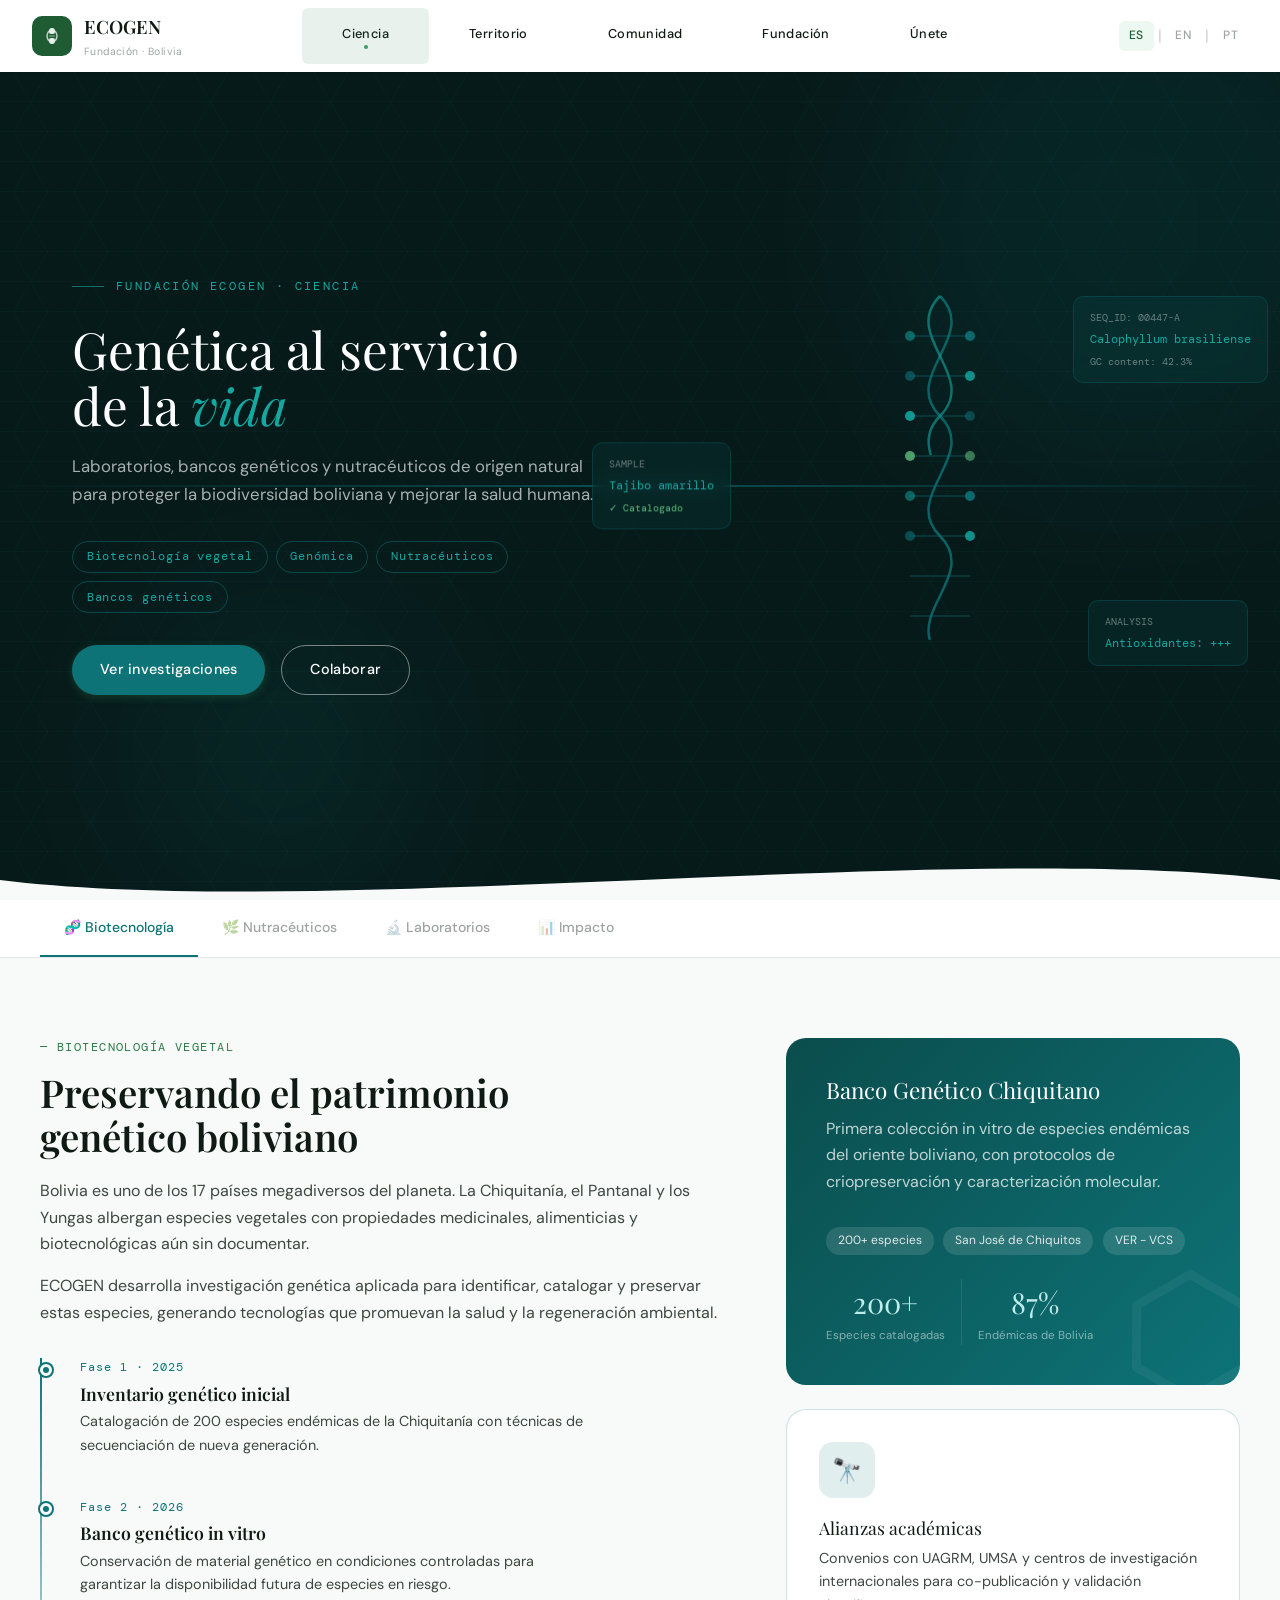
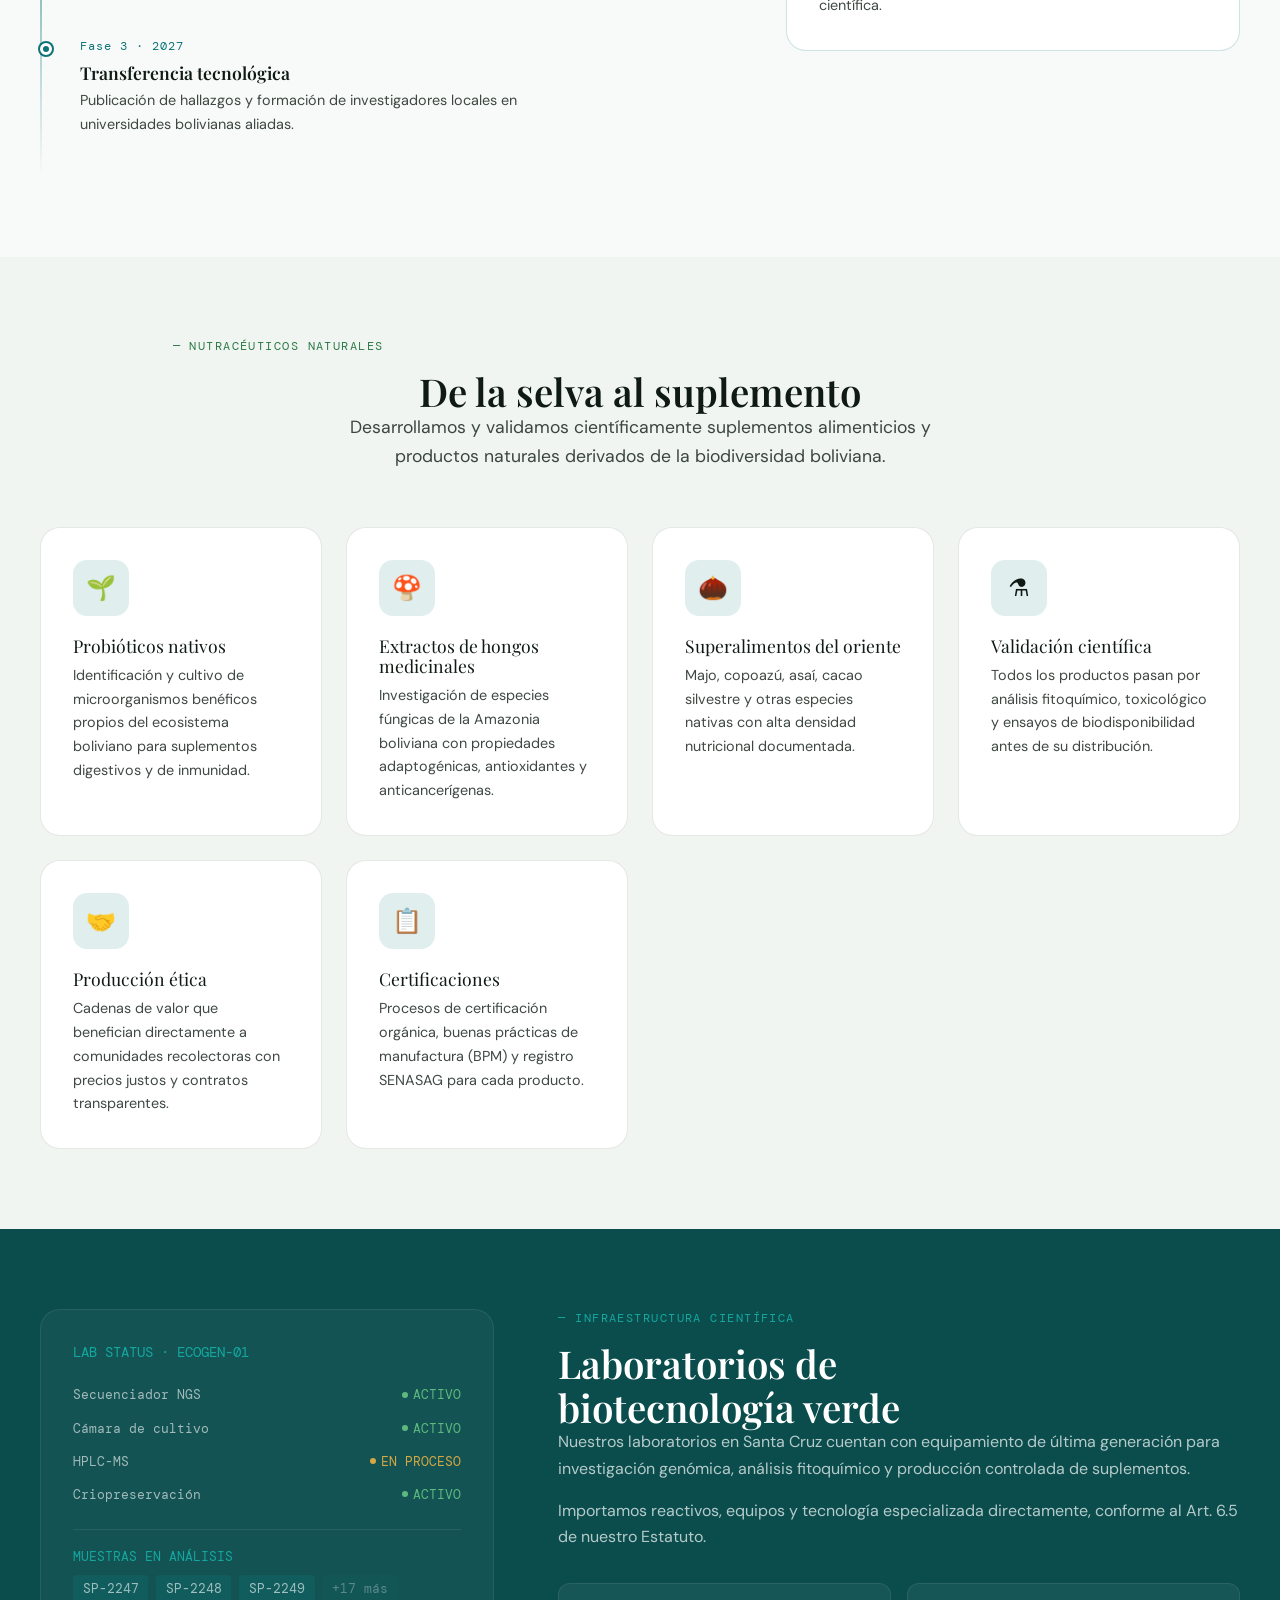
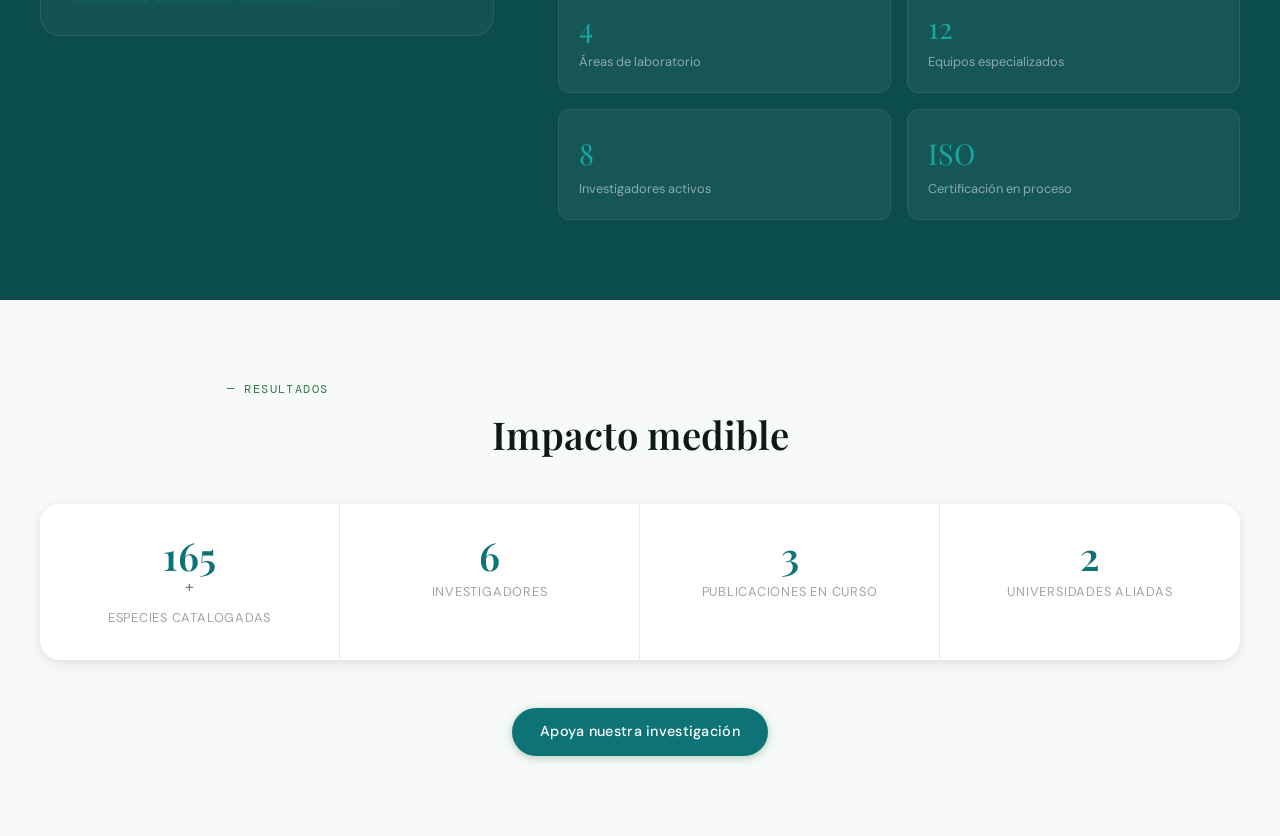
==== pages/ciencia.html @ 8222e101 "first commit" ====
<!-- pages/ciencia.html -->
<!DOCTYPE html>
<html lang="es">
<head>
  <meta charset="UTF-8">
  <meta name="viewport" content="width=device-width, initial-scale=1.0">
  <title>Ciencia & Biotecnología — ECOGEN</title>
  <meta name="description" content="Investigación genética, laboratorios de biotecnología y desarrollo de nutracéuticos naturales. Fundación ECOGEN Bolivia.">
  <link rel="preconnect" href="https://fonts.googleapis.com">
  <link rel="preconnect" href="https://fonts.gstatic.com" crossorigin>
  <link rel="stylesheet" href="../css/main.css">
  <style>
    :root { --page-accent: #0d7377; --page-accent-light: #c0eceb; --page-accent-dark: #0b4d4d; }

    /* HERO */
    .hero-ciencia {
      min-height: 92vh; display: flex; align-items: center;
      position: relative; overflow: hidden;
      background: #071a1a;
    }

    /* Animated hex grid */
    .hex-grid {
      position: absolute; inset: 0;
      background-image:
        repeating-linear-gradient(60deg, rgba(13,115,119,.06) 0, rgba(13,115,119,.06) 1px, transparent 0, transparent 50%),
        repeating-linear-gradient(120deg, rgba(13,115,119,.06) 0, rgba(13,115,119,.06) 1px, transparent 0, transparent 50%),
        repeating-linear-gradient(0deg, rgba(13,115,119,.06) 0, rgba(13,115,119,.06) 1px, transparent 0, transparent 50%);
      background-size: 60px 60px;
      animation: hexShift 20s linear infinite;
    }
    @keyframes hexShift { to { background-position: 60px 60px; } }

    /* Floating molecule nodes */
    .molecule-canvas {
      position: absolute; inset: 0; pointer-events: none;
    }

    /* Scan line effect */
    .scan-line {
      position: absolute; left: 0; right: 0; height: 2px;
      background: linear-gradient(90deg, transparent, rgba(13,115,119,.6), transparent);
      animation: scan 4s ease-in-out infinite;
    }
    @keyframes scan { 0% { top: -2px; opacity: 0; } 10% { opacity: 1; } 90% { opacity: 1; } 100% { top: 100%; opacity: 0; } }

    /* Glowing orb */
    .teal-orb {
      position: absolute; border-radius: 50%; filter: blur(80px);
      pointer-events: none;
    }
    .orb-1 { width: 500px; height: 500px; background: #0d7377; opacity: .12; top: -100px; right: -100px; animation: orbFloat 12s ease-in-out infinite; }
    .orb-2 { width: 300px; height: 300px; background: #14a8a0; opacity: .08; bottom: 0; left: 10%; animation: orbFloat 16s ease-in-out infinite reverse; }
    @keyframes orbFloat { 0%,100%{transform:translate(0,0)} 50%{transform:translate(-30px,30px)} }

    .hero-ciencia-content {
      position: relative; z-index: 2; width: 100%;
    }
    .hero-ciencia-inner {
      max-width: 1200px; margin: 0 auto; padding: 2rem 2rem;
      display: grid; grid-template-columns: 1fr 1fr; gap: 4rem; align-items: center;
    }
    .hero-c-text { color: white; }
    .hero-c-eyebrow {
      font-family: var(--font-mono); font-size: .75rem; letter-spacing: .2em;
      text-transform: uppercase; color: var(--teal-300);
      margin-bottom: 1.5rem; display: flex; align-items: center; gap: .75rem;
    }
    .hero-c-eyebrow::before { content: ''; width: 32px; height: 1px; background: var(--teal-300); opacity: .6; }
    .hero-c-title { font-size: clamp(2.2rem, 4vw, 3.6rem); font-weight: 400; margin-bottom: 1.25rem; line-height: 1.1; }
    .hero-c-title em { font-style: italic; color: var(--teal-300); }
    .hero-c-desc { color: rgba(255,255,255,.65); font-size: 1.05rem; max-width: 44ch; margin-bottom: 2rem; }
    .hero-c-tags { display: flex; flex-wrap: wrap; gap: .5rem; margin-bottom: 2rem; }
    .hero-c-tag {
      padding: .35rem .85rem; border-radius: 100px;
      border: 1px solid rgba(13,115,119,.5); color: var(--teal-300);
      font-family: var(--font-mono); font-size: .72rem; letter-spacing: .08em;
    }

    /* DNA helix visual right side */
    .hero-c-visual {
      position: relative; display: flex; align-items: center; justify-content: center;
      height: 420px;
    }
    .dna-helix {
      position: relative; width: 120px; height: 380px;
    }
    .dna-strand {
      position: absolute; width: 100%;
      animation: dnaSpin 6s ease-in-out infinite;
    }
    .dna-strand-2 { animation-delay: -3s; }
    @keyframes dnaSpin {
      0%, 100% { transform: rotateY(0deg); }
      50%       { transform: rotateY(180deg); }
    }

    /* Floating data panels */
    .data-panel {
      position: absolute; background: rgba(13,115,119,.12);
      border: 1px solid rgba(13,115,119,.3); border-radius: 10px;
      padding: .75rem 1rem; backdrop-filter: blur(8px);
      font-family: var(--font-mono); font-size: .72rem; color: var(--teal-300);
      animation: panelFloat 4s ease-in-out infinite;
    }
    .data-panel-1 { top: 20px;  right: -60px; animation-delay: 0s; }
    .data-panel-2 { top: 50%;   left: -80px;  animation-delay: 1.5s; transform: translateY(-50%); }
    .data-panel-3 { bottom: 30px; right: -40px; animation-delay: 3s; }
    @keyframes panelFloat { 0%,100%{transform:translateY(0)} 50%{transform:translateY(-8px)} }
    .data-panel-2 { animation: panelFloat2 5s ease-in-out infinite 1.5s; }
    @keyframes panelFloat2 { 0%,100%{transform:translateY(-50%)} 50%{transform:translateY(calc(-50% - 8px))} }

    /* Sub sections */
    #biotech, #nutra, #labs { position: relative; }

    /* Lab counter ring */
    .ring-stat {
      display: flex; flex-direction: column; align-items: center;
      padding: 2rem;
    }
    .ring-svg { width: 120px; height: 120px; transform: rotate(-90deg); }
    .ring-svg circle {
      fill: none; stroke-width: 8;
      stroke-linecap: round;
    }
    .ring-track { stroke: var(--ink-10); }
    .ring-fill {
      stroke: var(--page-accent);
      stroke-dasharray: 283;
      stroke-dashoffset: 283;
      transition: stroke-dashoffset 1.5s cubic-bezier(0.16,1,0.3,1);
    }
    .ring-label { font-family: var(--font-display); font-size: 1.4rem; font-weight: 600; color: var(--page-accent); margin-top: .75rem; }
    .ring-desc  { font-size: .8rem; color: var(--ink-40); text-align: center; margin-top: .25rem; }

    /* Molecule card */
    .molecule-card {
      background: linear-gradient(135deg, var(--page-accent-dark), #0d7377);
      border-radius: var(--radius-lg); padding: 2.5rem;
      color: white; position: relative; overflow: hidden;
    }
    .molecule-card::before {
      content: '⬡'; position: absolute; right: -20px; bottom: -30px;
      font-size: 10rem; opacity: .05; line-height: 1;
    }
    .molecule-card h3 { font-size: 1.4rem; color: white; margin-bottom: .75rem; }
    .molecule-card p  { color: rgba(255,255,255,.75); max-width: none; }
    .molecule-card-tag { display: inline-block; background: rgba(255,255,255,.12); color: rgba(255,255,255,.85); padding: .25rem .75rem; border-radius: 100px; font-size: .75rem; margin: .75rem 0 0; margin-right: .35rem; }

    @media(max-width:768px) {
      .hero-ciencia-inner { grid-template-columns: 1fr; gap: 2rem; }
      .hero-c-visual { height: 260px; }
      .data-panel { display: none; }
    }
  </style>
</head>
<body class="page-wrapper">

<!-- NAV injected by JS -->

<!-- HERO -->
<section class="hero-ciencia">
  <div class="hex-grid"></div>
  <div class="teal-orb orb-1"></div>
  <div class="teal-orb orb-2"></div>
  <div class="scan-line"></div>

  <div class="hero-ciencia-content">
    <div class="hero-ciencia-inner">
      <div class="hero-c-text" data-reveal>
        <p class="hero-c-eyebrow">Fundación ECOGEN · Ciencia</p>
        <h1 class="hero-c-title">
          Genética al servicio<br>de la <em>vida</em>
        </h1>
        <p class="hero-c-desc">Laboratorios, bancos genéticos y nutracéuticos de origen natural para proteger la biodiversidad boliviana y mejorar la salud humana.</p>
        <div class="hero-c-tags">
          <span class="hero-c-tag">Biotecnología vegetal</span>
          <span class="hero-c-tag">Genómica</span>
          <span class="hero-c-tag">Nutracéuticos</span>
          <span class="hero-c-tag">Bancos genéticos</span>
        </div>
        <div class="flex gap-2">
          <a href="#biotech" class="btn btn-primary" style="background:var(--page-accent)">Ver investigaciones</a>
          <a href="unete.html" class="btn btn-ghost">Colaborar</a>
        </div>
      </div>

      <div class="hero-c-visual">
        <!-- Animated SVG DNA helix -->
        <svg width="160" height="400" viewBox="0 0 160 400" fill="none" style="position:relative;z-index:2">
          <!-- Strand A -->
          <path d="M80 10 C120 50, 40 90, 80 130 C120 170, 40 210, 80 250 C120 290, 40 330, 80 370"
                stroke="rgba(13,115,119,.8)" stroke-width="2.5" fill="none">
            <animate attributeName="stroke-dasharray" values="0 400;400 0" dur="3s" begin="0s" repeatCount="indefinite"/>
          </path>
          <!-- Strand B -->
          <path d="M80 10 C40 50, 120 90, 80 130 C40 170, 120 210, 80 250 C40 290, 120 330, 80 370"
                stroke="rgba(20,168,160,.6)" stroke-width="2.5" fill="none">
            <animate attributeName="stroke-dasharray" values="0 400;400 0" dur="3s" begin="1.5s" repeatCount="indefinite"/>
          </path>
          <!-- Rungs -->
          <line x1="110" y1="50"  x2="50"  y2="50"  stroke="rgba(13,115,119,.4)" stroke-width="1.5"/>
          <line x1="50"  y1="90"  x2="110" y2="90"  stroke="rgba(13,115,119,.4)" stroke-width="1.5"/>
          <line x1="110" y1="130" x2="50"  y2="130" stroke="rgba(13,115,119,.4)" stroke-width="1.5"/>
          <line x1="50"  y1="170" x2="110" y2="170" stroke="rgba(13,115,119,.4)" stroke-width="1.5"/>
          <line x1="110" y1="210" x2="50"  y2="210" stroke="rgba(13,115,119,.4)" stroke-width="1.5"/>
          <line x1="50"  y1="250" x2="110" y2="250" stroke="rgba(13,115,119,.4)" stroke-width="1.5"/>
          <line x1="110" y1="290" x2="50"  y2="290" stroke="rgba(13,115,119,.4)" stroke-width="1.5"/>
          <line x1="50"  y1="330" x2="110" y2="330" stroke="rgba(13,115,119,.4)" stroke-width="1.5"/>
          <!-- Base pair nodes -->
          <circle cx="110" cy="50"  r="5" fill="#0d7377" opacity=".8"><animate attributeName="opacity" values=".4;1;.4" dur="2s" begin="0s"   repeatCount="indefinite"/></circle>
          <circle cx="50"  cy="50"  r="5" fill="#14a8a0" opacity=".8"><animate attributeName="opacity" values="1;.4;1" dur="2s" begin="0s"   repeatCount="indefinite"/></circle>
          <circle cx="50"  cy="90"  r="5" fill="#0d7377" opacity=".8"><animate attributeName="opacity" values=".4;1;.4" dur="2s" begin=".5s"  repeatCount="indefinite"/></circle>
          <circle cx="110" cy="90"  r="5" fill="#14a8a0" opacity=".8"><animate attributeName="opacity" values="1;.4;1" dur="2s" begin=".5s"  repeatCount="indefinite"/></circle>
          <circle cx="110" cy="130" r="5" fill="#0d7377" opacity=".8"><animate attributeName="opacity" values=".4;1;.4" dur="2s" begin="1s"  repeatCount="indefinite"/></circle>
          <circle cx="50"  cy="130" r="5" fill="#14a8a0" opacity=".8"><animate attributeName="opacity" values="1;.4;1" dur="2s" begin="1s"  repeatCount="indefinite"/></circle>
          <circle cx="50"  cy="170" r="5" fill="#5dba7e" opacity=".8"><animate attributeName="opacity" values=".4;1;.4" dur="2s" begin="1.5s" repeatCount="indefinite"/></circle>
          <circle cx="110" cy="170" r="5" fill="#5dba7e" opacity=".8"><animate attributeName="opacity" values="1;.4;1" dur="2s" begin="1.5s" repeatCount="indefinite"/></circle>
          <circle cx="110" cy="210" r="5" fill="#0d7377" opacity=".8"><animate attributeName="opacity" values=".4;1;.4" dur="2s" begin="2s"  repeatCount="indefinite"/></circle>
          <circle cx="50"  cy="210" r="5" fill="#14a8a0" opacity=".8"><animate attributeName="opacity" values="1;.4;1" dur="2s" begin="2s"  repeatCount="indefinite"/></circle>
          <circle cx="50"  cy="250" r="5" fill="#0d7377" opacity=".8"><animate attributeName="opacity" values=".4;1;.4" dur="2s" begin="2.5s" repeatCount="indefinite"/></circle>
          <circle cx="110" cy="250" r="5" fill="#14a8a0" opacity=".8"><animate attributeName="opacity" values="1;.4;1" dur="2s" begin="2.5s" repeatCount="indefinite"/></circle>
        </svg>

        <!-- Floating data panels -->
        <div class="data-panel data-panel-1">
          <div style="color:rgba(255,255,255,.4);font-size:.65rem;margin-bottom:.25rem">SEQ_ID: 00447-A</div>
          <div>Calophyllum brasiliense</div>
          <div style="color:rgba(255,255,255,.4);font-size:.65rem;margin-top:.25rem">GC content: 42.3%</div>
        </div>
        <div class="data-panel data-panel-2">
          <div style="color:rgba(255,255,255,.4);font-size:.65rem;margin-bottom:.25rem">SAMPLE</div>
          <div>Tajibo amarillo</div>
          <div style="color:#5dba7e;font-size:.65rem;margin-top:.25rem">✓ Catalogado</div>
        </div>
        <div class="data-panel data-panel-3">
          <div style="color:rgba(255,255,255,.4);font-size:.65rem;margin-bottom:.25rem">ANALYSIS</div>
          <div>Antioxidantes: +++</div>
        </div>
      </div>
    </div>
  </div>

  <!-- Wave bottom -->
  <div style="position:absolute;bottom:0;left:0;right:0;overflow:hidden;line-height:0">
    <svg viewBox="0 0 1440 60" fill="none" preserveAspectRatio="none" style="display:block;width:100%;height:60px">
      <path d="M0,40 C360,80 1080,0 1440,40 L1440,60 L0,60 Z" fill="var(--off-white)"/>
    </svg>
  </div>
</section>

<!-- STICKY SUBNAV -->
<nav class="sticky-subnav">
  <div class="container sticky-subnav-inner">
    <a href="#biotech"  class="subnav-link active">🧬 Biotecnología</a>
    <a href="#nutra"    class="subnav-link">🌿 Nutracéuticos</a>
    <a href="#labs"     class="subnav-link">🔬 Laboratorios</a>
    <a href="#impacto"  class="subnav-link">📊 Impacto</a>
  </div>
</nav>

<!-- BIOTECNOLOGÍA -->
<section id="biotech" class="page-section">
  <div class="container">
    <div class="editorial-grid">
      <div data-reveal>
        <p class="section-label">— Biotecnología vegetal</p>
        <h2 class="section-title">Preservando el patrimonio<br>genético boliviano</h2>
        <p style="color:var(--ink-80);margin-bottom:1rem">Bolivia es uno de los 17 países megadiversos del planeta. La Chiquitanía, el Pantanal y los Yungas albergan especies vegetales con propiedades medicinales, alimenticias y biotecnológicas aún sin documentar.</p>
        <p style="color:var(--ink-80);margin-bottom:2rem">ECOGEN desarrolla investigación genética aplicada para identificar, catalogar y preservar estas especies, generando tecnologías que promuevan la salud y la regeneración ambiental.</p>

        <div class="timeline">
          <div class="timeline-item" data-reveal data-reveal-delay="1">
            <div class="timeline-date">Fase 1 · 2025</div>
            <h4>Inventario genético inicial</h4>
            <p>Catalogación de 200 especies endémicas de la Chiquitanía con técnicas de secuenciación de nueva generación.</p>
          </div>
          <div class="timeline-item" data-reveal data-reveal-delay="2">
            <div class="timeline-date">Fase 2 · 2026</div>
            <h4>Banco genético in vitro</h4>
            <p>Conservación de material genético en condiciones controladas para garantizar la disponibilidad futura de especies en riesgo.</p>
          </div>
          <div class="timeline-item" data-reveal data-reveal-delay="3">
            <div class="timeline-date">Fase 3 · 2027</div>
            <h4>Transferencia tecnológica</h4>
            <p>Publicación de hallazgos y formación de investigadores locales en universidades bolivianas aliadas.</p>
          </div>
        </div>
      </div>

      <div data-reveal data-reveal-delay="2">
        <div class="molecule-card" style="margin-bottom:1.5rem">
          <h3>Banco Genético Chiquitano</h3>
          <p>Primera colección in vitro de especies endémicas del oriente boliviano, con protocolos de criopreservación y caracterización molecular.</p>
          <div style="margin-top:1.25rem">
            <span class="molecule-card-tag">200+ especies</span>
            <span class="molecule-card-tag">San José de Chiquitos</span>
            <span class="molecule-card-tag">VER - VCS</span>
          </div>
          <div style="margin-top:1.5rem;display:flex;gap:1rem">
            <div style="text-align:center">
              <div style="font-family:var(--font-display);font-size:1.8rem;color:var(--teal-100)">200+</div>
              <div style="font-size:.72rem;color:rgba(255,255,255,.5)">Especies catalogadas</div>
            </div>
            <div style="width:1px;background:rgba(255,255,255,.1)"></div>
            <div style="text-align:center">
              <div style="font-family:var(--font-display);font-size:1.8rem;color:var(--teal-100)">87%</div>
              <div style="font-size:.72rem;color:rgba(255,255,255,.5)">Endémicas de Bolivia</div>
            </div>
          </div>
        </div>

        <div class="feature-block" style="border-color:rgba(13,115,119,.2)">
          <div class="feature-block-icon">🔭</div>
          <h3>Alianzas académicas</h3>
          <p>Convenios con UAGRM, UMSA y centros de investigación internacionales para co-publicación y validación científica.</p>
        </div>
      </div>
    </div>
  </div>
</section>

<!-- NUTRACÉUTICOS -->
<section id="nutra" class="page-section page-section-alt">
  <div class="container">
    <div style="text-align:center;margin-bottom:3.5rem" data-reveal>
      <p class="section-label">— Nutracéuticos naturales</p>
      <h2>De la selva al suplemento</h2>
      <p class="section-subtitle" style="margin:0 auto">Desarrollamos y validamos científicamente suplementos alimenticios y productos naturales derivados de la biodiversidad boliviana.</p>
    </div>

    <div class="feature-grid">
      <div class="feature-block" data-reveal data-reveal-delay="1">
        <div class="feature-block-icon">🌱</div>
        <h3>Probióticos nativos</h3>
        <p>Identificación y cultivo de microorganismos benéficos propios del ecosistema boliviano para suplementos digestivos y de inmunidad.</p>
      </div>
      <div class="feature-block" data-reveal data-reveal-delay="2">
        <div class="feature-block-icon">🍄</div>
        <h3>Extractos de hongos medicinales</h3>
        <p>Investigación de especies fúngicas de la Amazonia boliviana con propiedades adaptogénicas, antioxidantes y anticancerígenas.</p>
      </div>
      <div class="feature-block" data-reveal data-reveal-delay="3">
        <div class="feature-block-icon">🌰</div>
        <h3>Superalimentos del oriente</h3>
        <p>Majo, copoazú, asaí, cacao silvestre y otras especies nativas con alta densidad nutricional documentada.</p>
      </div>
      <div class="feature-block" data-reveal data-reveal-delay="4">
        <div class="feature-block-icon">⚗️</div>
        <h3>Validación científica</h3>
        <p>Todos los productos pasan por análisis fitoquímico, toxicológico y ensayos de biodisponibilidad antes de su distribución.</p>
      </div>
      <div class="feature-block" data-reveal data-reveal-delay="1">
        <div class="feature-block-icon">🤝</div>
        <h3>Producción ética</h3>
        <p>Cadenas de valor que benefician directamente a comunidades recolectoras con precios justos y contratos transparentes.</p>
      </div>
      <div class="feature-block" data-reveal data-reveal-delay="2">
        <div class="feature-block-icon">📋</div>
        <h3>Certificaciones</h3>
        <p>Procesos de certificación orgánica, buenas prácticas de manufactura (BPM) y registro SENASAG para cada producto.</p>
      </div>
    </div>
  </div>
</section>

<!-- LABORATORIOS -->
<section id="labs" class="page-section" style="background:var(--page-accent-dark);color:white">
  <div class="container">
    <div class="editorial-grid reverse">
      <div data-reveal>
        <!-- Animated lab schematic -->
        <div style="background:rgba(255,255,255,.04);border:1px solid rgba(255,255,255,.08);border-radius:var(--radius-lg);padding:2rem;font-family:var(--font-mono);font-size:.8rem;color:rgba(255,255,255,.6)">
          <div style="color:var(--teal-300);margin-bottom:1.25rem;font-size:.85rem">LAB STATUS · ECOGEN-01</div>
          <div style="display:flex;flex-direction:column;gap:.75rem">
            <div style="display:flex;justify-content:space-between;align-items:center">
              <span>Secuenciador NGS</span>
              <span style="color:#5dba7e;display:flex;align-items:center;gap:.35rem"><span style="width:6px;height:6px;background:#5dba7e;border-radius:50%;display:inline-block;animation:pulse 2s infinite"></span>ACTIVO</span>
            </div>
            <div style="display:flex;justify-content:space-between;align-items:center">
              <span>Cámara de cultivo</span>
              <span style="color:#5dba7e;display:flex;align-items:center;gap:.35rem"><span style="width:6px;height:6px;background:#5dba7e;border-radius:50%;display:inline-block;animation:pulse 2s infinite .5s"></span>ACTIVO</span>
            </div>
            <div style="display:flex;justify-content:space-between;align-items:center">
              <span>HPLC-MS</span>
              <span style="color:#d4a843;display:flex;align-items:center;gap:.35rem"><span style="width:6px;height:6px;background:#d4a843;border-radius:50%;display:inline-block;animation:pulse 2s infinite 1s"></span>EN PROCESO</span>
            </div>
            <div style="display:flex;justify-content:space-between;align-items:center">
              <span>Criopreservación</span>
              <span style="color:#5dba7e;display:flex;align-items:center;gap:.35rem"><span style="width:6px;height:6px;background:#5dba7e;border-radius:50%;display:inline-block;animation:pulse 2s infinite 1.5s"></span>ACTIVO</span>
            </div>
          </div>
          <div style="margin-top:1.5rem;border-top:1px solid rgba(255,255,255,.08);padding-top:1rem">
            <div style="color:var(--teal-300);margin-bottom:.5rem">MUESTRAS EN ANÁLISIS</div>
            <div style="display:flex;gap:.5rem;flex-wrap:wrap">
              <span style="background:rgba(13,115,119,.3);padding:.2rem .6rem;border-radius:4px">SP-2247</span>
              <span style="background:rgba(13,115,119,.3);padding:.2rem .6rem;border-radius:4px">SP-2248</span>
              <span style="background:rgba(13,115,119,.3);padding:.2rem .6rem;border-radius:4px">SP-2249</span>
              <span style="background:rgba(13,115,119,.2);padding:.2rem .6rem;border-radius:4px;opacity:.5">+17 más</span>
            </div>
          </div>
        </div>
      </div>

      <div data-reveal data-reveal-delay="1">
        <p class="section-label" style="color:var(--teal-300)">— Infraestructura científica</p>
        <h2 style="color:white">Laboratorios de<br>biotecnología verde</h2>
        <p style="color:rgba(255,255,255,.7);margin-bottom:1rem">Nuestros laboratorios en Santa Cruz cuentan con equipamiento de última generación para investigación genómica, análisis fitoquímico y producción controlada de suplementos.</p>
        <p style="color:rgba(255,255,255,.7);margin-bottom:2rem">Importamos reactivos, equipos y tecnología especializada directamente, conforme al Art. 6.5 de nuestro Estatuto.</p>

        <div style="display:grid;grid-template-columns:1fr 1fr;gap:1rem">
          <div style="background:rgba(255,255,255,.05);border:1px solid rgba(255,255,255,.08);border-radius:var(--radius);padding:1.25rem">
            <div style="font-family:var(--font-display);font-size:1.8rem;color:var(--teal-300)">4</div>
            <div style="font-size:.8rem;color:rgba(255,255,255,.5)">Áreas de laboratorio</div>
          </div>
          <div style="background:rgba(255,255,255,.05);border:1px solid rgba(255,255,255,.08);border-radius:var(--radius);padding:1.25rem">
            <div style="font-family:var(--font-display);font-size:1.8rem;color:var(--teal-300)">12</div>
            <div style="font-size:.8rem;color:rgba(255,255,255,.5)">Equipos especializados</div>
          </div>
          <div style="background:rgba(255,255,255,.05);border:1px solid rgba(255,255,255,.08);border-radius:var(--radius);padding:1.25rem">
            <div style="font-family:var(--font-display);font-size:1.8rem;color:var(--teal-300)">8</div>
            <div style="font-size:.8rem;color:rgba(255,255,255,.5)">Investigadores activos</div>
          </div>
          <div style="background:rgba(255,255,255,.05);border:1px solid rgba(255,255,255,.08);border-radius:var(--radius);padding:1.25rem">
            <div style="font-family:var(--font-display);font-size:1.8rem;color:var(--teal-300)">ISO</div>
            <div style="font-size:.8rem;color:rgba(255,255,255,.5)">Certificación en proceso</div>
          </div>
        </div>
      </div>
    </div>
  </div>
</section>

<!-- IMPACTO -->
<section id="impacto" class="page-section">
  <div class="container">
    <div style="text-align:center;margin-bottom:3rem" data-reveal>
      <p class="section-label">— Resultados</p>
      <h2>Impacto medible</h2>
    </div>
    <div class="stats-strip" data-reveal>
      <div class="stat-block">
        <div class="stat-block-num" data-count="200">0</div>
        <div class="stat-block-unit">+</div>
        <div class="stat-block-label">Especies catalogadas</div>
      </div>
      <div class="stat-block">
        <div class="stat-block-num" data-count="8">0</div>
        <div class="stat-block-unit"></div>
        <div class="stat-block-label">Investigadores</div>
      </div>
      <div class="stat-block">
        <div class="stat-block-num" data-count="4">0</div>
        <div class="stat-block-unit"></div>
        <div class="stat-block-label">Publicaciones en curso</div>
      </div>
      <div class="stat-block">
        <div class="stat-block-num" data-count="3">0</div>
        <div class="stat-block-unit"></div>
        <div class="stat-block-label">Universidades aliadas</div>
      </div>
    </div>

    <div style="text-align:center;margin-top:3rem" data-reveal>
      <a href="unete.html#donaciones" class="btn btn-primary" style="background:var(--page-accent)">Apoya nuestra investigación</a>
    </div>
  </div>
</section>

<style>@keyframes pulse{0%,100%{opacity:1}50%{opacity:.3}}</style>

<script src="../i18n/translations.js"></script>
<script src="../js/main.js"></script>
<script src="../js/components.js"></script>

<script src="../js/navbar.js" data-active="ciencia" data-accent="#0d7377"></script>

</body>
</html>
---- css/main.css ----
/* css/main.css */
@import url('https://fonts.googleapis.com/css2?family=Playfair+Display:ital,wght@0,400;0,600;1,400&family=DM+Sans:wght@300;400;500&family=DM+Mono:wght@400&display=swap');

/* Variables */
:root {
  --green-900: #0d2b1a;
  --green-800: #1a4228;
  --green-700: #1f5c33;
  --green-600: #2d7a47;
  --green-500: #3d9e60;
  --green-400: #5dba7e;
  --green-200: #a8dbb9;
  --green-100: #d4f0df;
  --green-50:  #eef8f2;

  --teal-700:  #0b4d4d;
  --teal-500:  #0d7377;
  --teal-300:  #14a8a0;
  --teal-100:  #c0eceb;

  --gold-600:  #8c6d1f;
  --gold-500:  #b38a28;
  --gold-400:  #d4a843;
  --gold-200:  #f0d898;
  --gold-50:   #fdf8ed;

  --ink:       #0f1a14;
  --ink-80:    rgba(15,26,20,.8);
  --ink-40:    rgba(15,26,20,.4);
  --ink-10:    rgba(15,26,20,.1);

  --white:     #ffffff;
  --off-white: #f7faf8;
  --surface:   #f0f5f2;

  --font-display: 'Playfair Display', Georgia, serif;
  --font-body:    'DM Sans', system-ui, sans-serif;
  --font-mono:    'DM Mono', monospace;

  --nav-h: 72px;
  --panel-w: 160px;
  --radius: 12px;
  --radius-lg: 20px;

  --ease-out-expo: cubic-bezier(0.16, 1, 0.3, 1);
  --ease-in-out:   cubic-bezier(0.4, 0, 0.2, 1);

  --shadow-sm:  0 1px 3px rgba(0,0,0,.06), 0 1px 2px rgba(0,0,0,.04);
  --shadow-md:  0 4px 16px rgba(0,0,0,.08), 0 2px 6px rgba(0,0,0,.04);
  --shadow-lg:  0 16px 48px rgba(0,0,0,.12), 0 4px 12px rgba(0,0,0,.06);
}

/* Reset */
*, *::before, *::after { box-sizing: border-box; margin: 0; padding: 0; }
html { scroll-behavior: smooth; -webkit-font-smoothing: antialiased; }
body {
  font-family: var(--font-body);
  font-size: 16px;
  line-height: 1.65;
  color: var(--ink);
  background: var(--off-white);
  overflow-x: hidden;
}
img { display: block; max-width: 100%; }
a { color: inherit; text-decoration: none; }
button { cursor: pointer; border: none; background: none; font: inherit; }
ul { list-style: none; }

/* Typography */
h1, h2, h3, h4 { font-family: var(--font-display); line-height: 1.15; }
h1 { font-size: clamp(2.4rem, 5vw, 4.2rem); font-weight: 400; }
h2 { font-size: clamp(1.8rem, 3vw, 2.8rem); font-weight: 600; }
h3 { font-size: clamp(1.2rem, 2vw, 1.6rem); font-weight: 400; }
h4 { font-size: 1.1rem; font-weight: 600; }
p  { max-width: 68ch; }

/* Layout utils */
.container { width: min(1200px, 100% - 3rem); margin-inline: auto; }
.grid-2 { display: grid; grid-template-columns: repeat(2, 1fr); gap: 2rem; }
.grid-3 { display: grid; grid-template-columns: repeat(3, 1fr); gap: 2rem; }
.grid-4 { display: grid; grid-template-columns: repeat(4, 1fr); gap: 1.5rem; }
.flex    { display: flex; }
.flex-center { display: flex; align-items: center; justify-content: center; }
.gap-1 { gap: .5rem; } .gap-2 { gap: 1rem; } .gap-3 { gap: 1.5rem; } .gap-4 { gap: 2rem; }
.mt-2 { margin-top: 1rem; } .mt-4 { margin-top: 2rem; } .mt-8 { margin-top: 4rem; }

/* Buttons */
.btn {
  display: inline-flex; align-items: center; gap: .5rem;
  padding: .75rem 1.75rem; border-radius: 100px;
  font-size: .9rem; font-weight: 500; letter-spacing: .02em;
  transition: all .2s var(--ease-out-expo);
  white-space: nowrap;
}
.btn-primary {
  background: var(--green-600); color: var(--white);
  box-shadow: 0 2px 8px rgba(45,122,71,.35);
}
.btn-primary:hover { background: var(--green-700); transform: translateY(-1px); box-shadow: 0 4px 16px rgba(45,122,71,.4); }
.btn-secondary {
  background: transparent; color: var(--ink);
  border: 1.5px solid var(--ink-40);
}
.btn-secondary:hover { border-color: var(--green-600); color: var(--green-700); }
.btn-ghost { color: var(--white); border: 1.5px solid rgba(255,255,255,.45); }
.btn-ghost:hover { background: rgba(255,255,255,.12); border-color: rgba(255,255,255,.7); }
.btn-gold { background: var(--gold-500); color: var(--white); box-shadow: 0 2px 8px rgba(179,138,40,.3); }
.btn-gold:hover { background: var(--gold-600); transform: translateY(-1px); }

/* Badges */
.badge {
  display: inline-block; padding: .25rem .75rem; border-radius: 100px;
  font-size: .75rem; font-weight: 500; letter-spacing: .06em; text-transform: uppercase;
}
.badge-green { background: var(--green-100); color: var(--green-700); }
.badge-teal  { background: var(--teal-100); color: var(--teal-700); }
.badge-gold  { background: var(--gold-200); color: var(--gold-600); }

/* Section */
section { padding: 0rem 0; }
.section-label {
  font-family: var(--font-mono); font-size: .75rem; letter-spacing: .12em;
  text-transform: uppercase; color: var(--green-600); margin-bottom: .75rem;
}
.section-title { margin-bottom: 1.25rem; }
.section-subtitle { color: var(--ink-80); font-size: 1.1rem; max-width: 55ch; }

/* Cards */
.card {
  background: var(--white); border-radius: var(--radius-lg);
  box-shadow: var(--shadow-sm); overflow: hidden;
  transition: transform .25s var(--ease-out-expo), box-shadow .25s;
}
.card:hover { transform: translateY(-4px); box-shadow: var(--shadow-lg); }
.card-body { padding: 1.75rem; }
.card-img { width: 100%; height: 200px; object-fit: cover; }

/* Dividers */
.divider-slash {
  width: 2px; height: 32px; background: var(--ink-40);
  transform: rotate(20deg); display: inline-block;
}


/* NAVIGATION — Diagonal Panel System */
#navbar {
  position: fixed; top: 0; left: 0; right: 0; z-index: 1000;
  height: var(--nav-h);
  display: flex; align-items: center;
  transition: background .3s, backdrop-filter .3s, box-shadow .3s;
}
#navbar.scrolled {
  background: rgba(255,255,255,.92);
  backdrop-filter: blur(16px);
  -webkit-backdrop-filter: blur(16px);
  box-shadow: var(--shadow-sm);
}
#navbar.transparent { background: transparent; }

.nav-inner {
  width: 100%; display: flex; align-items: center;
  padding: 0 2rem; gap: 1.5rem;
}

/* Logo */
.nav-logo {
  display: flex; align-items: center; gap: .75rem;
  flex-shrink: 0; transition: opacity .2s;
}
.nav-logo:hover { opacity: .8; }
.nav-logo-mark {
  width: 40px; height: 40px;
  background: var(--green-700); border-radius: 10px;
  display: flex; align-items: center; justify-content: center;
  color: var(--white); font-size: 1.1rem;
}
.nav-logo-text { font-family: var(--font-display); font-size: 1.15rem; font-weight: 600; }
.nav-logo-sub  { font-size: .65rem; font-weight: 400; color: var(--ink-40); letter-spacing: .04em; }
#navbar.transparent .nav-logo-text,
#navbar.transparent .nav-logo-sub { color: var(--white); }

.nav-spacer { flex: 1; }

/* Panels */
.nav-panels {
  display: flex; align-items: stretch;
  height: var(--nav-h);
  position: relative;
}

.nav-panel {
  position: relative;
  display: flex; align-items: center; justify-content: center;
  padding: 0 1.25rem;
  cursor: pointer;
  overflow: hidden;
  transition: background .2s;
  min-width: 110px;
}
/* Parallelogram clip effect */
.nav-panel::before {
  content: '';
  position: absolute; inset: 8px 0;
  background: transparent;
  border-radius: 6px;
  transition: background .25s var(--ease-out-expo);
}
.nav-panel:hover::before,
.nav-panel.active::before {
  background: rgba(45,122,71,.1);
}
#navbar.transparent .nav-panel:hover::before,
#navbar.transparent .nav-panel.active::before {
  background: rgba(255,255,255,.15);
}

.nav-panel-inner {
  cursor: pointer;
  width: 100%;
  height: 100%;
  display: flex;
  flex-direction: column;
  align-items: center;
  justify-content: center;
  padding: 0 1.25rem;
}

.nav-panel-name {
  font-size: .8rem; font-weight: 500; letter-spacing: .03em;
  color: var(--ink); transition: color .2s;
  white-space: nowrap;
}
.nav-panel-dot {
  width: 4px; height: 4px; border-radius: 50%;
  background: var(--green-500); opacity: 0;
  transition: opacity .2s, transform .2s;
  transform: translateY(-2px);
}
.nav-panel:hover .nav-panel-dot,
.nav-panel.active .nav-panel-dot { opacity: 1; transform: translateY(0); }

#navbar.transparent .nav-panel-name { color: rgba(255,255,255,.9); }

/* Mega dropdown */
.nav-dropdown {
  position: absolute; top: calc(var(--nav-h) - 8px); left: 0;
  min-width: 200px;
  background: var(--white);
  border-radius: 0 0 var(--radius) var(--radius);
  box-shadow: var(--shadow-lg);
  padding: .5rem;
  opacity: 0; pointer-events: none; visibility: hidden;
  transform: translateY(-8px);
  transition: opacity .2s var(--ease-out-expo), transform .2s var(--ease-out-expo), visibility .2s;
}
.nav-panel:hover .nav-dropdown,
.nav-panel:focus-within .nav-dropdown {
  opacity: 1; pointer-events: auto; visibility: visible;
  transform: translateY(0);
}
.nav-dropdown a {
  display: flex; align-items: center; gap: .75rem;
  padding: .6rem .9rem; border-radius: 8px;
  font-size: .85rem; color: var(--ink-80);
  transition: background .15s, color .15s;
}
.nav-dropdown a:hover { background: var(--green-50); color: var(--green-700); }
.nav-dropdown-icon {
  width: 28px; height: 28px; border-radius: 6px;
  background: var(--surface); display: flex; align-items: center; justify-content: center;
  font-size: .85rem; flex-shrink: 0;
}

/* Lang switcher */
.nav-lang {
  display: flex; align-items: center; gap: .25rem;
  margin-left: .75rem;
}
.lang-btn {
  padding: .35rem .6rem; border-radius: 6px;
  font-size: .75rem; font-weight: 500;
  color: var(--ink-40); transition: color .2s, background .2s;
  letter-spacing: .06em;
}
.lang-btn:hover { color: var(--ink); }
.lang-btn.active { color: var(--green-700); background: var(--green-50); }
#navbar.transparent .lang-btn { color: rgba(255,255,255,.5); }
#navbar.transparent .lang-btn.active { color: var(--white); background: rgba(255,255,255,.18); }

/* Mobile hamburger */
.nav-burger {
  display: none; flex-direction: column; gap: 5px;
  padding: .5rem; margin-left: auto;
}
.nav-burger span {
  width: 24px; height: 2px; background: var(--ink);
  border-radius: 2px; transition: transform .3s, opacity .3s;
}
#navbar.transparent .nav-burger span { background: var(--white); }

/* Mobile menu */
.mobile-menu {
  position: fixed; inset: 0; z-index: 999;
  background: var(--green-900); color: var(--white);
  display: flex; flex-direction: column;
  padding: 2rem;
  transform: translateX(100%);
  transition: transform .35s var(--ease-out-expo);
}
.mobile-menu.open { transform: translateX(0); }
.mobile-menu-header { display: flex; justify-content: space-between; align-items: center; margin-bottom: 2.5rem; }
.mobile-menu nav { display: flex; flex-direction: column; gap: .25rem; }
.mobile-menu nav a { font-size: 1.3rem; font-family: var(--font-display); padding: .75rem 0; border-bottom: 1px solid rgba(255,255,255,.08); }
.mobile-sub-links { display: flex; flex-direction: column; padding: .5rem 1rem 1rem; gap: .25rem; }
.mobile-sub-links a { font-size: .9rem; color: rgba(255,255,255,.65); padding: .3rem 0; }


/* HOME HERO — Full viewport */
#home-hero {
  position: relative;
  min-height: 100svh;
  display: grid; place-items: center;
  overflow: hidden;
}

.hero-bg {
  position: absolute; inset: 0;
  background:
    linear-gradient(160deg, var(--green-900) 0%, var(--teal-700) 50%, var(--green-800) 100%);
}

/* Subtle grid texture */
.hero-grid {
  position: absolute; inset: 0;
  background-image:
    linear-gradient(rgba(255,255,255,.03) 1px, transparent 1px),
    linear-gradient(90deg, rgba(255,255,255,.03) 1px, transparent 1px);
  background-size: 60px 60px;
}

/* Floating orbs */
.hero-orb {
  position: absolute; border-radius: 50%;
  filter: blur(60px); opacity: .18; pointer-events: none;
}
.hero-orb-1 { width: 500px; height: 500px; background: var(--green-400); top: -100px; right: -80px; animation: float 8s ease-in-out infinite; }
.hero-orb-2 { width: 350px; height: 350px; background: var(--teal-300); bottom: 50px; left: -60px; animation: float 11s ease-in-out infinite reverse; }
.hero-orb-3 { width: 200px; height: 200px; background: var(--gold-400); top: 40%; left: 30%; animation: float 14s ease-in-out infinite 2s; }

@keyframes float {
  0%, 100% { transform: translate(0, 0) scale(1); }
  33% { transform: translate(20px, -30px) scale(1.05); }
  66% { transform: translate(-15px, 20px) scale(.97); }
}

.hero-content {
  position: relative; z-index: 2;
  text-align: center; color: var(--white);
  padding: 2rem 1.5rem;
  max-width: 900px;
}

.hero-title { font-weight: 400; color: var(--white); margin-bottom: 1rem; }
.hero-title em { font-style: italic; color: var(--green-200); }
.hero-desc { font-size: 1.15rem; color: rgba(255,255,255,.75); margin: 0 auto 2.5rem; max-width: 56ch; }
.hero-cta { display: flex; gap: 1rem; justify-content: center; flex-wrap: wrap; margin-bottom: 3rem; }

/* Scroll indicator */
.hero-scroll {
  position: absolute; bottom: 2rem; left: 50%;
  transform: translateX(-50%);
  display: flex; flex-direction: column; align-items: center; gap: .5rem;
  color: rgba(255,255,255,.4); font-size: .7rem; letter-spacing: .1em; text-transform: uppercase;
  animation: scrollBounce 2s ease-in-out infinite;
}
@keyframes scrollBounce {
  0%, 100% { transform: translateX(-50%) translateY(0); }
  50%       { transform: translateX(-50%) translateY(6px); }
}
.hero-scroll svg { opacity: .4; }

/* ── VIVE word zoom + video transition ── */
#hero-word.vive-zoom {
  animation: viveZoom 1s var(--ease-out-expo) forwards;
  display: inline-block;
}
@keyframes viveZoom {
  0%   { transform: scale(1);   opacity: 1; filter: brightness(1); }
  50%  { transform: scale(3);   opacity: 1; filter: brightness(1.5) drop-shadow(0 0 40px #d4a843); }
  100% { transform: scale(3.5); opacity: 0; filter: brightness(2)   drop-shadow(0 0 80px #d4a843cc); }
}

#vive-video {
  position: absolute; inset: 0;
  width: 100%; height: 100%;
  object-fit: cover; z-index: 2;
  opacity: 0;
  transition: opacity 1.2s ease-in-out;
  pointer-events: none;
}

.hero-desc,
.hero-cta {
  transition: opacity 1.2s ease-in-out;
}

/* Stats bar */
.hero-stats {
  position: absolute; bottom: 0; left: 0; right: 0;
  background: rgba(255,255,255,.06);
  backdrop-filter: blur(12px);
  border-top: 1px solid rgba(255,255,255,.08);
  display: flex; justify-content: center;
}
.hero-stat {
  padding: 1.25rem 2.5rem; text-align: center; color: var(--white);
  border-right: 1px solid rgba(255,255,255,.08);
  flex: 1; max-width: 220px;
}
.hero-stat:last-child { border-right: none; }
.hero-stat-num { font-family: var(--font-display); font-size: 2rem; font-weight: 600; color: var(--green-200); }
.hero-stat-label { font-size: .75rem; color: rgba(255,255,255,.55); letter-spacing: .05em; margin-top: .1rem; }


/* PAGE PANEL HERO (for inner pages) */
.page-hero {
  position: relative; min-height: 60vh;
  display: flex; align-items: flex-end;
  overflow: hidden; color: var(--white);
}
.page-hero-bg {
  position: absolute; inset: 0;
  background-size: cover; background-position: center;
}
.page-hero-overlay {
  position: absolute; inset: 0;
  background: linear-gradient(to top, rgba(10,30,18,.85) 0%, rgba(10,30,18,.4) 60%, transparent 100%);
}
.page-hero-content {
  position: relative; z-index: 2;
  padding: 3rem 0 4rem;
}
.page-hero-content .section-label { color: var(--green-200); }
.page-hero-content h1 { color: var(--white); font-size: clamp(2rem, 4vw, 3.5rem); }
.page-hero-content p  { color: rgba(255,255,255,.75); font-size: 1.1rem; margin-top: .75rem; max-width: 52ch; }

/* Page color variants */
.page-hero--ciencia    .page-hero-overlay { background: linear-gradient(to top, rgba(13,77,77,.88) 0%, rgba(13,77,77,.4) 60%, transparent 100%); }
.page-hero--territorio .page-hero-overlay { background: linear-gradient(to top, rgba(13,43,26,.88) 0%, rgba(13,43,26,.4) 60%, transparent 100%); }
.page-hero--comunidad  .page-hero-overlay { background: linear-gradient(to top, rgba(31,76,31,.88) 0%, rgba(31,76,31,.4) 60%, transparent 100%); }
.page-hero--fundacion  .page-hero-overlay { background: linear-gradient(to top, rgba(18,30,55,.88) 0%, rgba(18,30,55,.4) 60%, transparent 100%); }
.page-hero--unete      .page-hero-overlay { background: linear-gradient(to top, rgba(100,40,10,.88) 0%, rgba(100,40,10,.4) 60%, transparent 100%); }


/* HOME SECTIONS */
/* Mission section */
#mission {
  background: var(--white);
  padding: 6rem 0;
}
.mission-grid {
  display: grid;
  grid-template-columns: 1fr 1fr;
  gap: 5rem; align-items: center;
}
.mission-text p { color: var(--ink-80); margin-bottom: 1rem; }
.mission-pillars {
  display: flex; flex-direction: column; gap: .75rem; margin-top: 2rem;
}
.pillar {
  display: flex; align-items: flex-start; gap: 1rem;
  padding: 1rem 1.25rem; background: var(--off-white);
  border-radius: var(--radius); border-left: 3px solid var(--green-500);
}
.pillar-icon { font-size: 1.25rem; flex-shrink: 0; margin-top: .15rem; }
.pillar-text h4 { font-size: .95rem; margin-bottom: .2rem; }
.pillar-text p  { font-size: .85rem; color: var(--ink-80); max-width: none; margin: 0; }

.mission-visual {
  position: relative;
}
.mission-img-wrap {
  border-radius: var(--radius-lg); overflow: hidden;
  height: 480px; background: var(--green-100);
  display: flex; align-items: center; justify-content: center;
}
.mission-img-placeholder {
  text-align: center; color: var(--green-600);
  font-family: var(--font-mono); font-size: .8rem;
}
.mission-badge-float {
  position: absolute; bottom: -1.5rem; left: -1.5rem;
  background: var(--white); border-radius: var(--radius);
  padding: 1.25rem 1.5rem; box-shadow: var(--shadow-lg);
  display: flex; align-items: center; gap: 1rem;
  min-width: 220px;
}
.mbf-icon { font-size: 2rem; }
.mbf-num  { font-family: var(--font-display); font-size: 1.6rem; font-weight: 600; line-height: 1; color: var(--green-700); }
.mbf-label { font-size: .75rem; color: var(--ink-40); }

/* Pillars / Ejes */
#pillars {
  background: var(--green-900);
  padding: 6rem 0;
}
.pillars-header { text-align: center; margin-bottom: 3.5rem; }
.pillars-header h2 { color: var(--white); }
.pillars-header p  { color: rgba(255,255,255,.6); margin: .75rem auto 0; }

.pillars-grid {
  display: grid;
  grid-template-columns: repeat(3, 1fr);
  gap: 1.5rem;
}
.pillar-card {
  background: rgba(255,255,255,.05);
  border: 1px solid rgba(255,255,255,.08);
  border-radius: var(--radius-lg); padding: 2rem;
  transition: background .3s, transform .3s var(--ease-out-expo);
  cursor: pointer;
}
.pillar-card:hover {
  background: rgba(255,255,255,.09); transform: translateY(-4px);
}
.pillar-card-icon {
  width: 52px; height: 52px; border-radius: 14px;
  display: flex; align-items: center; justify-content: center;
  font-size: 1.5rem; margin-bottom: 1.25rem;
}
.pillar-card-icon.green  { background: rgba(61,158,96,.2); }
.pillar-card-icon.teal   { background: rgba(13,115,119,.2); }
.pillar-card-icon.gold   { background: rgba(179,138,40,.2); }
.pillar-card h3 { font-size: 1.2rem; color: var(--white); margin-bottom: .6rem; }
.pillar-card p  { font-size: .9rem; color: rgba(255,255,255,.55); max-width: none; }
.pillar-card-link {
  display: inline-flex; align-items: center; gap: .4rem;
  margin-top: 1.25rem; font-size: .82rem; font-weight: 500;
  color: var(--green-400); letter-spacing: .04em;
  transition: gap .2s;
}
.pillar-card:hover .pillar-card-link { gap: .7rem; }

/* Projects preview */
#projects-preview {
  background: var(--off-white);
  padding: 6rem 0;
}
.projects-header {
  display: flex; justify-content: space-between; align-items: flex-end;
  margin-bottom: 2.5rem;
}

.project-card {
  background: var(--white); border-radius: var(--radius-lg);
  overflow: hidden; box-shadow: var(--shadow-sm);
  transition: transform .25s var(--ease-out-expo), box-shadow .25s;
}
.project-card:hover { transform: translateY(-5px); box-shadow: var(--shadow-lg); }
.project-card-img {
  height: 180px; background: var(--green-100);
  display: flex; align-items: center; justify-content: center;
  color: var(--green-600); font-family: var(--font-mono); font-size: .75rem;
  position: relative; overflow: hidden;
}
.project-card-img-bar {
  position: absolute; bottom: 0; left: 0; right: 0;
  height: 3px; background: var(--green-500);
}
.project-card-body { padding: 1.5rem; }
.project-card-body h4 { margin-bottom: .4rem; }
.project-card-body p  { font-size: .88rem; color: var(--ink-80); max-width: none; margin-bottom: 1rem; }
.project-card-meta {
  display: flex; align-items: center; gap: .75rem;
  font-size: .75rem; color: var(--ink-40);
}

/* News / Blog */
#news-preview {
  background: var(--white);
  padding: 6rem 0;
}
.news-grid { display: grid; grid-template-columns: 2fr 1fr; gap: 2rem; }
.news-featured {
  background: var(--off-white); border-radius: var(--radius-lg);
  overflow: hidden; cursor: pointer;
  transition: transform .25s, box-shadow .25s;
}
.news-featured:hover { transform: translateY(-3px); box-shadow: var(--shadow-md); }
.news-featured-img {
  height: 260px; background: linear-gradient(135deg, var(--green-800), var(--teal-700));
  display: flex; align-items: center; justify-content: center;
  color: rgba(255,255,255,.4); font-family: var(--font-mono); font-size: .8rem;
}
.news-featured-body { padding: 2rem; }
.news-featured-body h3 { margin: .75rem 0 .75rem; }
.news-featured-body p  { color: var(--ink-80); font-size: .95rem; max-width: none; }
.news-list { display: flex; flex-direction: column; gap: 1rem; }
.news-item {
  padding: 1.25rem; border-radius: var(--radius);
  border: 1px solid var(--ink-10); cursor: pointer;
  transition: border-color .2s, background .2s;
}
.news-item:hover { border-color: var(--green-400); background: var(--green-50); }
.news-item h4 { font-size: .95rem; margin: .4rem 0 .3rem; }
.news-item p  { font-size: .82rem; color: var(--ink-80); max-width: none; display: -webkit-box; -webkit-line-clamp: 2; -webkit-box-orient: vertical; overflow: hidden; }

/* CTA Band */
#cta-band {
  background: linear-gradient(135deg, var(--green-700) 0%, var(--teal-500) 100%);
  padding: 5rem 0;
}
.cta-band-inner {
  display: flex; justify-content: space-between; align-items: center;
  gap: 2rem; flex-wrap: wrap;
}
.cta-band-inner h2 { color: var(--white); max-width: 48ch; }
.cta-band-inner p  { color: rgba(255,255,255,.7); margin-top: .5rem; max-width: 44ch; }

/* Team / Governance */
#governance-preview {
  background: var(--surface);
  padding: 5rem 0;
}
.org-chart-placeholder {
  background: var(--white); border-radius: var(--radius-lg);
  padding: 3rem; text-align: center;
  border: 2px dashed var(--ink-10);
}

/* FOOTER */
footer {
  background: var(--green-900); color: var(--white);
  padding: 5rem 0 2rem;
}
.footer-grid {
  display: grid; grid-template-columns: 2fr 1fr 1fr 1fr;
  gap: 3rem; margin-bottom: 4rem;
}
.footer-brand p { color: rgba(255,255,255,.5); font-size: .9rem; margin-top: 1rem; max-width: 32ch; }
.footer-links h4 { font-size: .8rem; letter-spacing: .1em; text-transform: uppercase; color: rgba(255,255,255,.4); margin-bottom: 1rem; }
.footer-links ul { display: flex; flex-direction: column; gap: .5rem; }
.footer-links a  { font-size: .9rem; color: rgba(255,255,255,.6); transition: color .2s; }
.footer-links a:hover { color: var(--green-200); }
.footer-bottom {
  display: flex; justify-content: space-between; align-items: center;
  padding-top: 2rem; border-top: 1px solid rgba(255,255,255,.08);
  font-size: .8rem; color: rgba(255,255,255,.3);
}
.footer-bottom a { color: rgba(255,255,255,.5); transition: color .2s; }
.footer-bottom a:hover { color: var(--green-300); }
.footer-social { display: flex; gap: .75rem; }
.footer-social a {
  width: 36px; height: 36px; border-radius: 8px;
  background: rgba(255,255,255,.06); display: flex; align-items: center; justify-content: center;
  font-size: 1rem; transition: background .2s;
}
.footer-social a:hover { background: var(--green-600); }

/* PAGE CONTENT AREAS */
/* Tab navigation within a page */
.tab-nav {
  display: flex; gap: .25rem; padding: .25rem;
  background: var(--surface); border-radius: var(--radius);
  width: fit-content;
}
.tab-btn {
  padding: .6rem 1.25rem; border-radius: 8px;
  font-size: .875rem; font-weight: 500; color: var(--ink-80);
  transition: background .2s, color .2s;
}
.tab-btn.active { background: var(--white); color: var(--green-700); box-shadow: var(--shadow-sm); }

/* Form elements */
.form-group { display: flex; flex-direction: column; gap: .5rem; margin-bottom: 1.25rem; }
.form-label { font-size: .85rem; font-weight: 500; color: var(--ink-80); }
.form-input, .form-select, .form-textarea {
  width: 100%; padding: .75rem 1rem;
  border: 1.5px solid var(--ink-10); border-radius: var(--radius);
  font: inherit; font-size: .9rem; color: var(--ink);
  background: var(--white);
  transition: border-color .2s, box-shadow .2s;
  appearance: none;
}
.form-input:focus, .form-select:focus, .form-textarea:focus {
  outline: none; border-color: var(--green-500);
  box-shadow: 0 0 0 3px rgba(61,158,96,.12);
}
.form-textarea { resize: vertical; min-height: 120px; }

/* Org chart */
.org-node {
  background: var(--white); border-radius: var(--radius); padding: 1rem 1.25rem;
  box-shadow: var(--shadow-sm); text-align: center;
  border-top: 3px solid var(--green-500);
}
.org-node.primary { border-color: var(--green-700); background: var(--green-700); color: var(--white); }
.org-node.secondary { border-color: var(--teal-500); }
.org-node h4 { font-size: .9rem; }
.org-node p  { font-size: .75rem; color: var(--ink-40); }
.org-node.primary p { color: rgba(255,255,255,.65); }

/* ANIMATIONS & UTILITIES */
[data-reveal] { opacity: 0; transform: translateY(24px); transition: opacity .6s var(--ease-out-expo), transform .6s var(--ease-out-expo); }
[data-reveal].revealed { opacity: 1; transform: none; }
[data-reveal-delay="1"] { transition-delay: .1s; }
[data-reveal-delay="2"] { transition-delay: .2s; }
[data-reveal-delay="3"] { transition-delay: .3s; }
[data-reveal-delay="4"] { transition-delay: .4s; }

/* RESPONSIVE */
@media (max-width: 1024px) {
  .pillars-grid { grid-template-columns: 1fr 1fr; }
  .footer-grid  { grid-template-columns: 1fr 1fr; }
  .grid-4 { grid-template-columns: 1fr 1fr; }
}

@media (max-width: 768px) {
  :root { --nav-h: 64px; }
  .nav-panels, .nav-lang { display: none; }
  .nav-burger { display: flex; }
  .mission-grid, .grid-2, .grid-3, .pillars-grid { grid-template-columns: 1fr; }
  .news-grid { grid-template-columns: 1fr; }
  .footer-grid { grid-template-columns: 1fr; gap: 2rem; }
  .hero-stats { display: none; }
  .projects-header { flex-direction: column; align-items: flex-start; gap: 1rem; }
  .cta-band-inner { flex-direction: column; }
  .mission-badge-float { left: 1rem; bottom: -1rem; }
  h1 { font-size: 2.2rem; }
}

@media (max-width: 480px) {
  section { padding: 3.5rem 0; }
  .container { width: calc(100% - 2rem); }
  .hero-cta { flex-direction: column; align-items: center; }
  .footer-bottom { flex-direction: column; gap: 1rem; text-align: center; }
}

/* Page wrapper */
.page-wrapper { padding-top: var(--nav-h); overflow-x: hidden; }

/* Section anchors with offset */
[id] { scroll-margin-top: calc(var(--nav-h) + 1.5rem); }

/* Sticky sub-nav (in-page tabs) */
.sticky-subnav {
  position: sticky; top: var(--nav-h); z-index: 100;
  background: rgba(255,255,255,.94);
  backdrop-filter: blur(14px);
  -webkit-backdrop-filter: blur(14px);
  border-bottom: 1px solid var(--ink-10);
  padding: 0 0;
}
.sticky-subnav-inner {
  display: flex; align-items: center; gap: 0;
  overflow-x: auto; scrollbar-width: none;
}
.sticky-subnav-inner::-webkit-scrollbar { display: none; }
.subnav-link {
  padding: 1rem 1.5rem; font-size: .875rem; font-weight: 500;
  color: var(--ink-40); border-bottom: 2px solid transparent;
  white-space: nowrap; transition: color .2s, border-color .2s;
  flex-shrink: 0;
}
.subnav-link:hover { color: var(--ink); }
.subnav-link.active { color: var(--page-accent, var(--green-700)); border-bottom-color: var(--page-accent, var(--green-700)); }

/* Content sections */
.page-section { padding: 5rem 0; }
.page-section-alt { background: var(--surface); }
.page-section-dark { background: var(--green-900); color: var(--white); }

/* Feature grid */
.feature-grid { display: grid; grid-template-columns: repeat(auto-fit, minmax(280px, 1fr)); gap: 1.5rem; }

/* Icon feature block */
.feature-block {
  padding: 2rem; border-radius: var(--radius-lg);
  background: var(--white); border: 1px solid var(--ink-10);
  transition: border-color .25s, transform .25s var(--ease-out-expo), box-shadow .25s;
}
.feature-block:hover {
  border-color: var(--page-accent, var(--green-400));
  transform: translateY(-3px); box-shadow: var(--shadow-md);
}
.feature-block-icon {
  width: 56px; height: 56px; border-radius: 14px;
  display: flex; align-items: center; justify-content: center;
  font-size: 1.5rem; margin-bottom: 1.25rem;
  background: color-mix(in srgb, var(--page-accent, var(--green-500)) 12%, transparent);
}
.feature-block h3 { font-size: 1.1rem; margin-bottom: .5rem; }
.feature-block p  { font-size: .9rem; color: var(--ink-80); max-width: none; }

/* Stats strip */
.stats-strip {
  display: grid; grid-template-columns: repeat(auto-fit, minmax(160px, 1fr));
  gap: 0; background: var(--white);
  border-radius: var(--radius-lg); overflow: hidden;
  box-shadow: var(--shadow-md);
}
.stat-block {
  padding: 2rem 1.5rem; text-align: center;
  border-right: 1px solid var(--ink-10);
  transition: background .2s;
}
.stat-block:last-child { border-right: none; }
.stat-block:hover { background: var(--surface); }
.stat-block-num {
  font-family: var(--font-display); font-size: 2.4rem; font-weight: 600;
  color: var(--page-accent, var(--green-700)); line-height: 1;
}
.stat-block-unit { font-size: 1rem; opacity: .6; }
.stat-block-label { font-size: .8rem; color: var(--ink-40); margin-top: .4rem; text-transform: uppercase; letter-spacing: .06em; }

/* Timeline */
.timeline { position: relative; padding-left: 2.5rem; }
.timeline::before {
  content: ''; position: absolute; left: 0; top: 0; bottom: 0;
  width: 2px; background: linear-gradient(to bottom, var(--page-accent, var(--green-500)), transparent);
}
.timeline-item { position: relative; padding-bottom: 2.5rem; }
.timeline-item::before {
  content: ''; position: absolute; left: -2.5rem; top: .35rem;
  width: 12px; height: 12px; border-radius: 50%;
  background: var(--page-accent, var(--green-500));
  border: 3px solid var(--white);
  box-shadow: 0 0 0 2px var(--page-accent, var(--green-500));
}
.timeline-date { font-family: var(--font-mono); font-size: .75rem; color: var(--page-accent, var(--green-600)); letter-spacing: .08em; margin-bottom: .35rem; }
.timeline-item h4 { margin-bottom: .4rem; }
.timeline-item p  { font-size: .9rem; color: var(--ink-80); max-width: 52ch; }

/* Accordion */
.accordion-item {
  border-bottom: 1px solid var(--ink-10);
}
.accordion-trigger {
  width: 100%; display: flex; justify-content: space-between; align-items: center;
  padding: 1.25rem 0; font-weight: 500; font-size: 1rem;
  color: var(--ink); background: none; border: none; cursor: pointer;
  text-align: left; transition: color .2s;
}
.accordion-trigger:hover { color: var(--page-accent, var(--green-700)); }
.accordion-icon { font-size: 1.2rem; flex-shrink: 0; transition: transform .3s var(--ease-out-expo); }
.accordion-item.open .accordion-icon { transform: rotate(45deg); }
.accordion-body { overflow: hidden; max-height: 0; transition: max-height .4s var(--ease-out-expo); }
.accordion-body-inner { padding-bottom: 1.25rem; color: var(--ink-80); font-size: .95rem; line-height: 1.7; }

/* Project cards (large) */
.project-card-lg {
  display: grid; grid-template-columns: 1fr 1.3fr; gap: 0;
  background: var(--white); border-radius: var(--radius-lg);
  overflow: hidden; box-shadow: var(--shadow-sm);
  transition: transform .3s var(--ease-out-expo), box-shadow .3s;
}
.project-card-lg:hover { transform: translateY(-4px); box-shadow: var(--shadow-lg); }
.project-card-lg-img {
  min-height: 280px; position: relative; overflow: hidden;
  display: flex; align-items: center; justify-content: center;
}
.project-card-lg-body { padding: 2.5rem; display: flex; flex-direction: column; justify-content: center; }
.project-card-lg-body h3 { margin-bottom: .75rem; }
.project-card-lg-body p  { color: var(--ink-80); font-size: .95rem; max-width: none; }
.project-meta-row { display: flex; gap: 1.5rem; margin-top: 1.5rem; flex-wrap: wrap; }
.project-meta-item { font-size: .8rem; color: var(--ink-40); display: flex; align-items: center; gap: .35rem; }

/* Person card */
.person-card {
  background: var(--white); border-radius: var(--radius-lg);
  overflow: hidden; text-align: center;
  box-shadow: var(--shadow-sm);
  transition: transform .25s var(--ease-out-expo);
}
.person-card:hover { transform: translateY(-4px); }
.person-card-avatar {
  width: 100%; height: 180px;
  background: linear-gradient(135deg, var(--page-accent, var(--green-500)), var(--teal-500));
  display: flex; align-items: center; justify-content: center;
  font-size: 3rem; color: rgba(255,255,255,.5);
}
.person-card-body { padding: 1.5rem 1.25rem; }
.person-card-name  { font-weight: 600; margin-bottom: .2rem; }
.person-card-role  { font-size: .8rem; color: var(--page-accent, var(--green-600)); font-weight: 500; letter-spacing: .04em; text-transform: uppercase; }
.person-card-bio   { font-size: .85rem; color: var(--ink-80); margin-top: .75rem; }

/* Donation form */
.donation-widget {
  background: var(--white); border-radius: var(--radius-lg);
  padding: 2.5rem; box-shadow: var(--shadow-lg);
}
.donation-amounts { display: flex; gap: .75rem; flex-wrap: wrap; margin-bottom: 1.5rem; }
.donation-amount-btn {
  padding: .6rem 1.25rem; border-radius: 8px;
  border: 1.5px solid var(--ink-10); font-weight: 500; font-size: .9rem;
  transition: all .2s; cursor: pointer; background: var(--white);
}
.donation-amount-btn:hover,
.donation-amount-btn.selected {
  border-color: var(--page-accent, var(--green-600));
  background: color-mix(in srgb, var(--page-accent, var(--green-500)) 8%, white);
  color: var(--page-accent, var(--green-700));
}

/* Membership card */
.membership-card {
  border: 2px solid var(--ink-10); border-radius: var(--radius-lg);
  padding: 2rem; position: relative; overflow: hidden;
  transition: border-color .3s, transform .3s var(--ease-out-expo);
  background: var(--white);
}
.membership-card::before {
  content: ''; position: absolute; top: 0; left: 0; right: 0;
  height: 4px; background: var(--page-accent, var(--green-500));
  transform: scaleX(0); transform-origin: left;
  transition: transform .3s var(--ease-out-expo);
}
.membership-card:hover { border-color: var(--page-accent, var(--green-400)); transform: translateY(-3px); }
.membership-card:hover::before { transform: scaleX(1); }
.membership-card h3 { font-size: 1.3rem; margin-bottom: .5rem; }
.membership-card-price { font-family: var(--font-display); font-size: 2rem; color: var(--page-accent, var(--green-700)); margin: 1rem 0; }
.membership-card-features { list-style: none; display: flex; flex-direction: column; gap: .5rem; }
.membership-card-features li { font-size: .9rem; color: var(--ink-80); display: flex; align-items: center; gap: .5rem; }
.membership-card-features li::before { content: '✓'; color: var(--page-accent, var(--green-500)); font-weight: 700; }

/* Parallax util */
.parallax-wrap { position: relative; overflow: hidden; }

/* Two-col editorial */
.editorial-grid { display: grid; grid-template-columns: 3fr 2fr; gap: 4rem; align-items: start; }
.editorial-grid.reverse { grid-template-columns: 2fr 3fr; }

/* Full-bleed image block */
.full-bleed-img {
  width: 100%; border-radius: var(--radius-lg); overflow: hidden;
  background: var(--green-100); display: flex; align-items: center; justify-content: center;
  color: var(--green-600); font-family: var(--font-mono); font-size: .8rem;
}

/* Responsive */
@media (max-width: 768px) {
  .project-card-lg { grid-template-columns: 1fr; }
  .project-card-lg-img { min-height: 200px; }
  .editorial-grid, .editorial-grid.reverse { grid-template-columns: 1fr; gap: 2rem; }
  .stats-strip { grid-template-columns: 1fr 1fr; }
  .stats-strip .stat-block:nth-child(even) { border-right: none; }
  .stats-strip .stat-block { border-bottom: 1px solid var(--ink-10); }
  .page-section { padding: 3.5rem 0; }
  .sticky-subnav { display: none; }
}
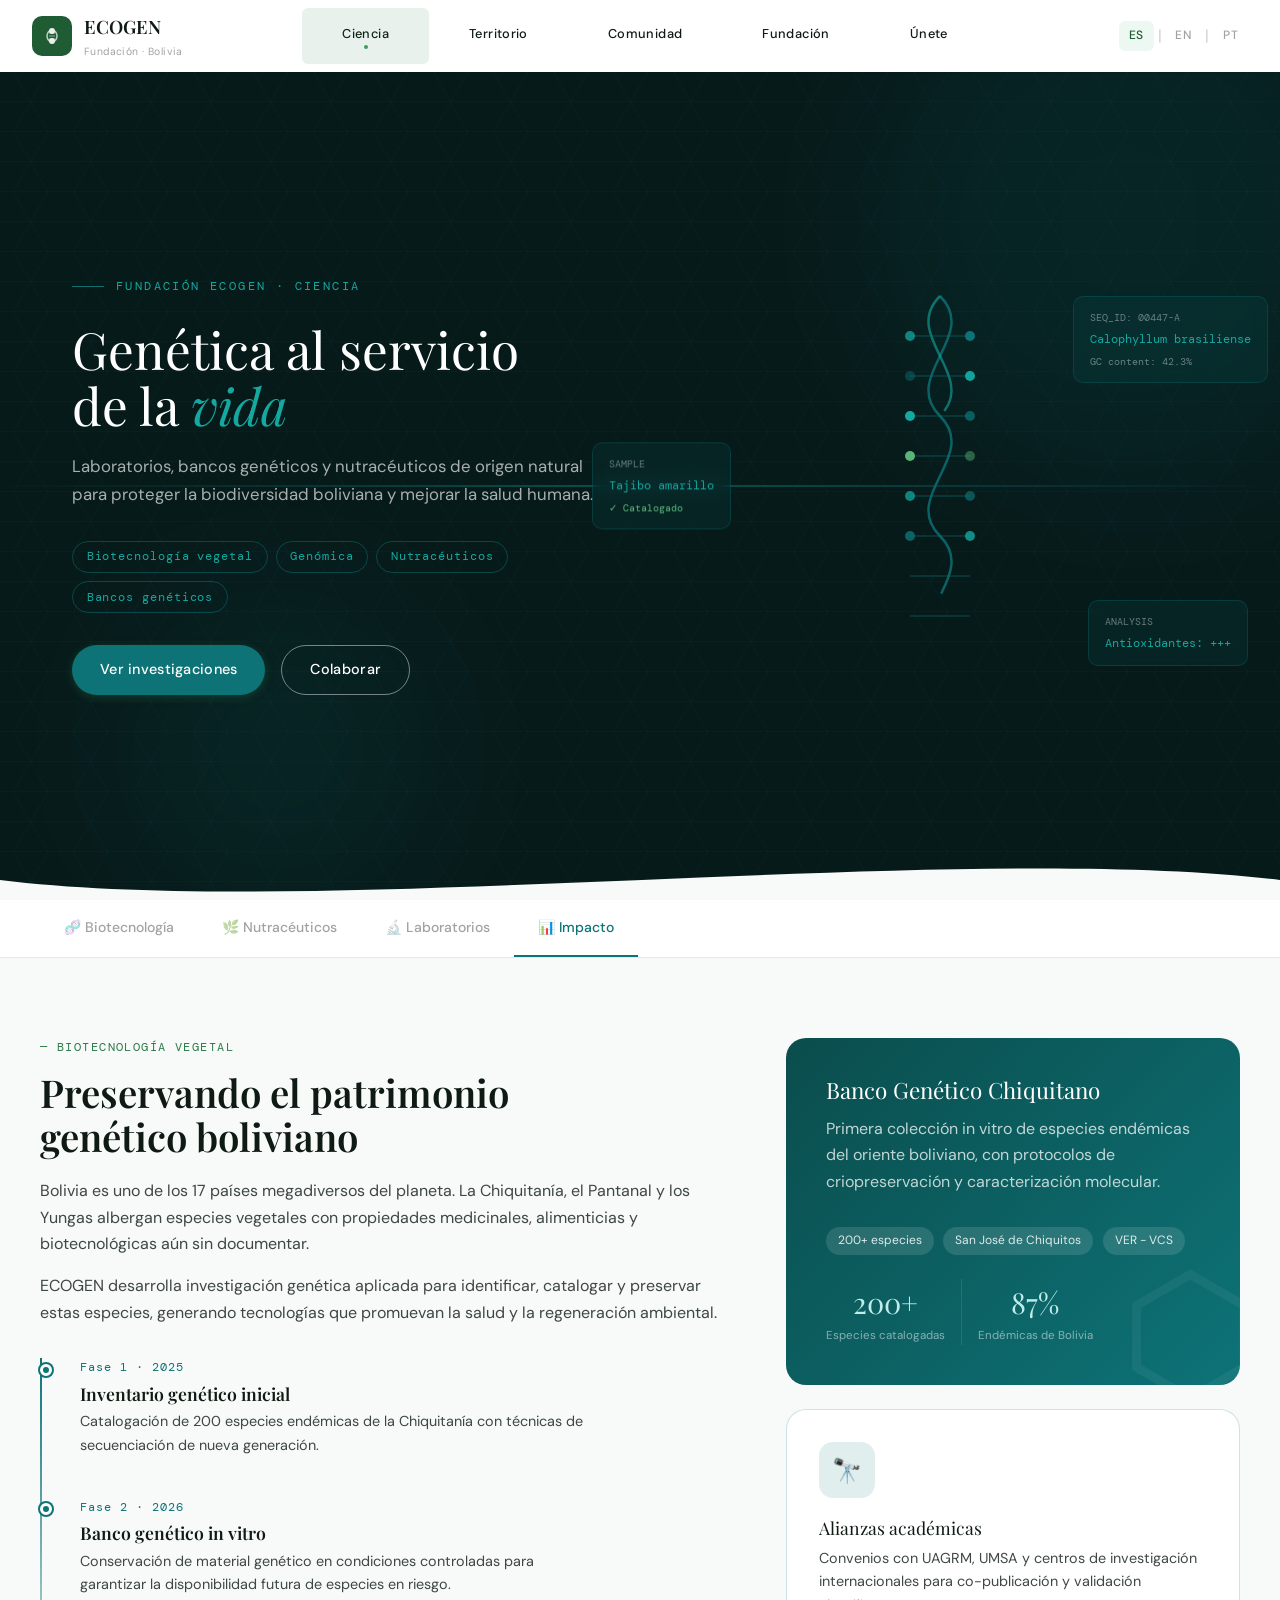
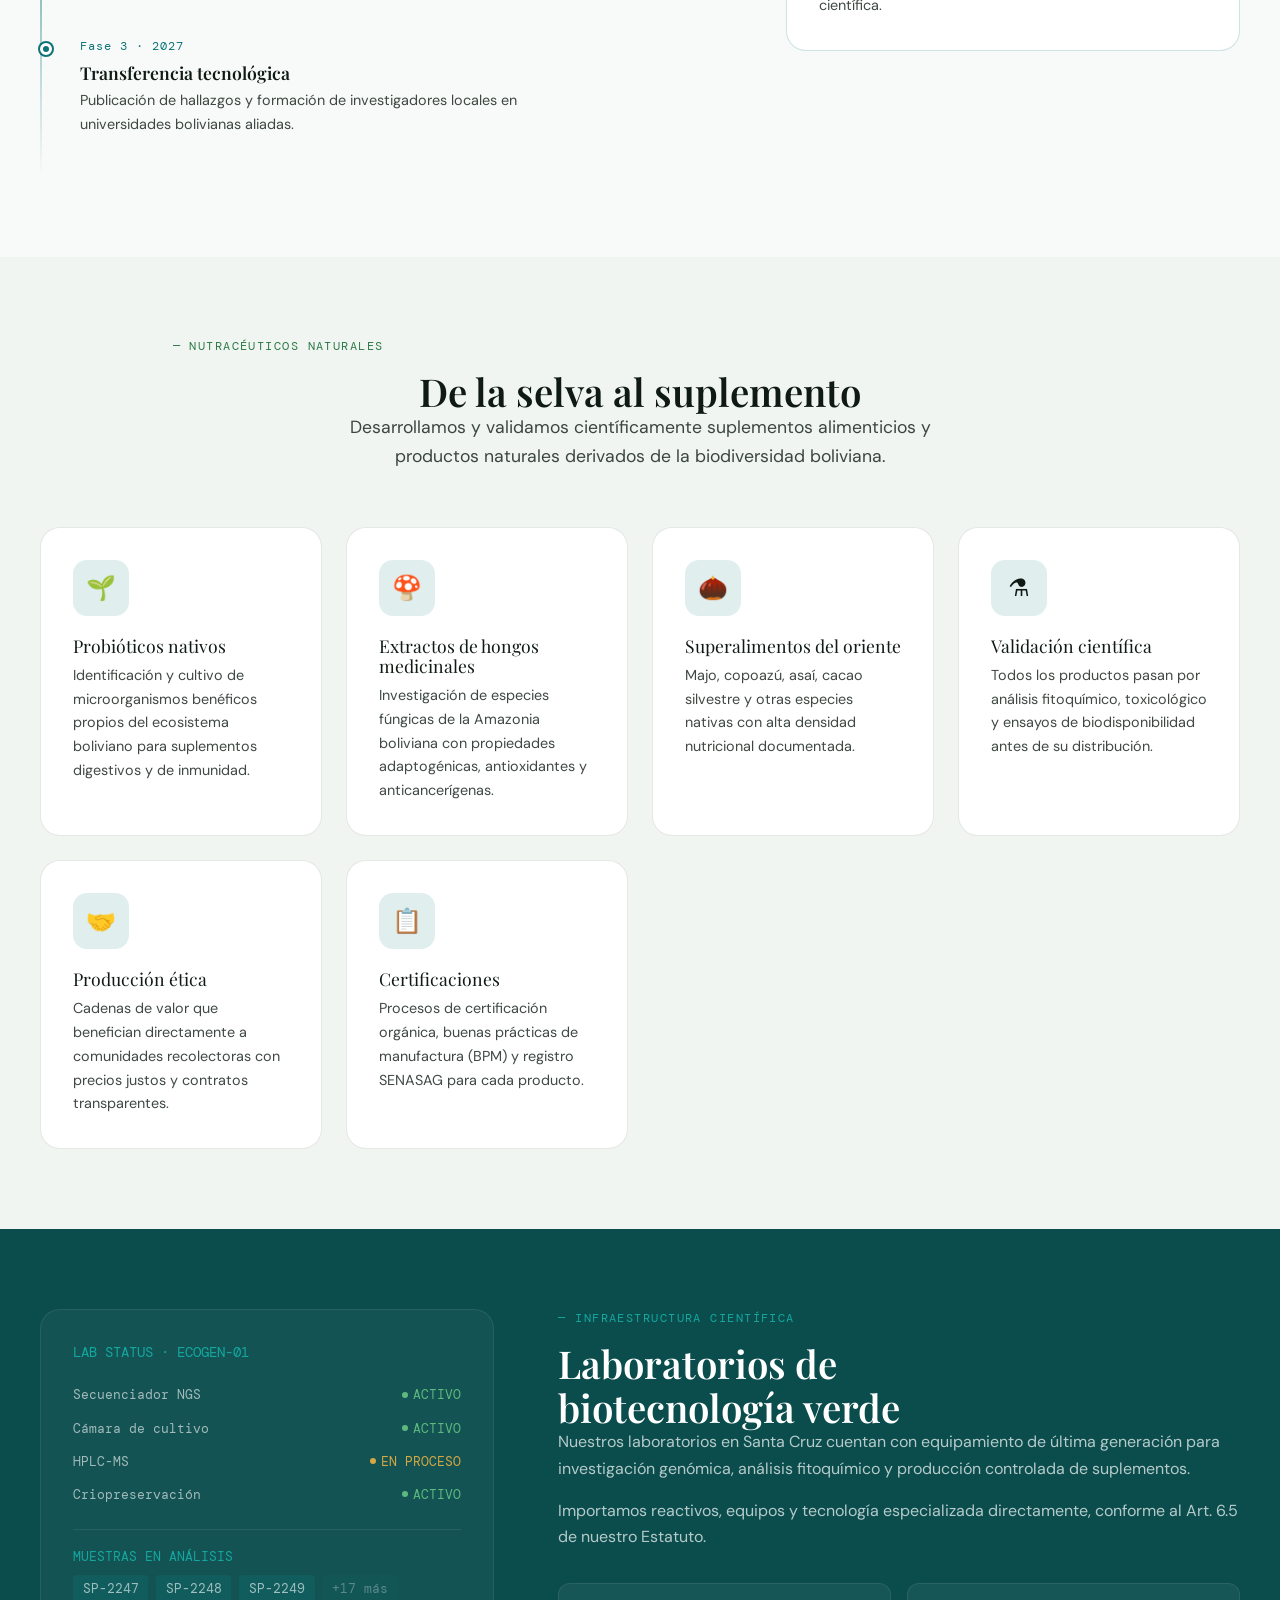
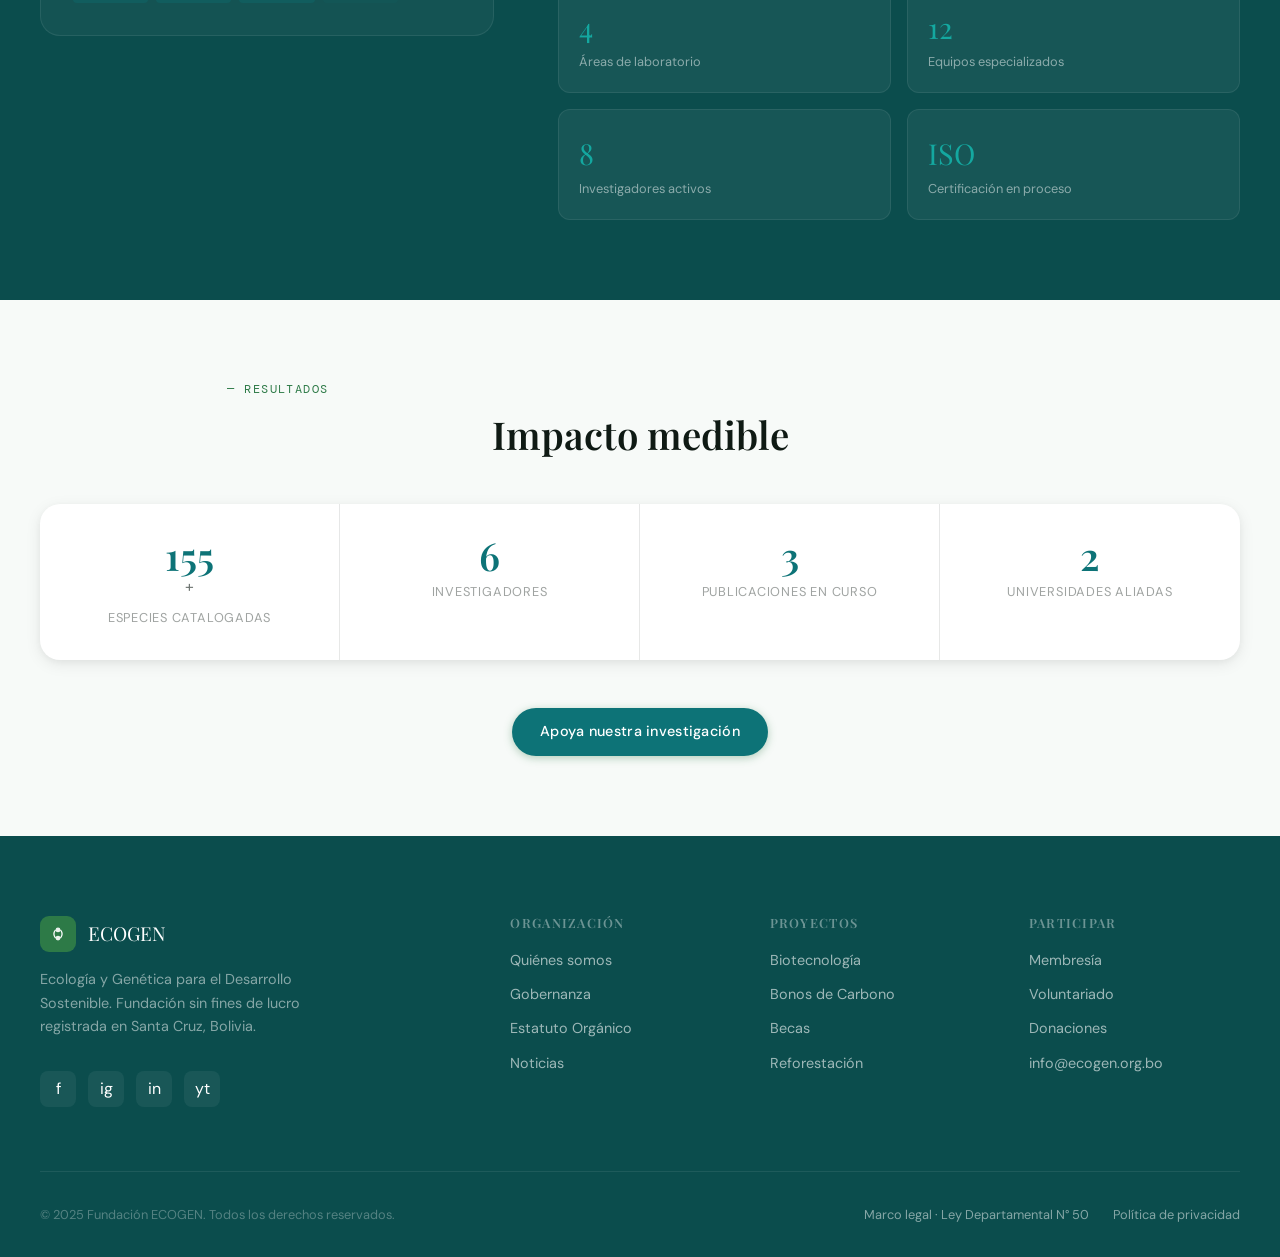
==== commit a27001d9: "update main.css" ====
--- a/pages/ciencia.html
+++ b/pages/ciencia.html
@@ -472,6 +472,7 @@
 <script src="../i18n/translations.js"></script>
 <script src="../js/main.js"></script>
 <script src="../js/components.js"></script>
+<script>renderFooter();</script>
 
 <script src="../js/navbar.js" data-active="ciencia" data-accent="#0d7377"></script>
 
--- a/css/main.css
+++ b/css/main.css
@@ -603,7 +603,7 @@
 }
 .news-item:hover { border-color: var(--green-400); background: var(--green-50); }
 .news-item h4 { font-size: .95rem; margin: .4rem 0 .3rem; }
-.news-item p  { font-size: .82rem; color: var(--ink-80); max-width: none; display: -webkit-box; -webkit-line-clamp: 2; -webkit-box-orient: vertical; overflow: hidden; }
+.news-item p  { font-size: .82rem; color: var(--ink-80); max-width: none; display: -webkit-box; -webkit-line-clamp: 2; line-clamp: 2; -webkit-box-orient: vertical; overflow: hidden; }
 
 /* CTA Band */
 #cta-band {
@@ -630,7 +630,8 @@
 
 /* FOOTER */
 footer {
-  background: var(--green-900); color: var(--white);
+  background: var(--page-accent-dark, var(--green-900));
+  color: var(--white);
   padding: 5rem 0 2rem;
 }
 .footer-grid {
